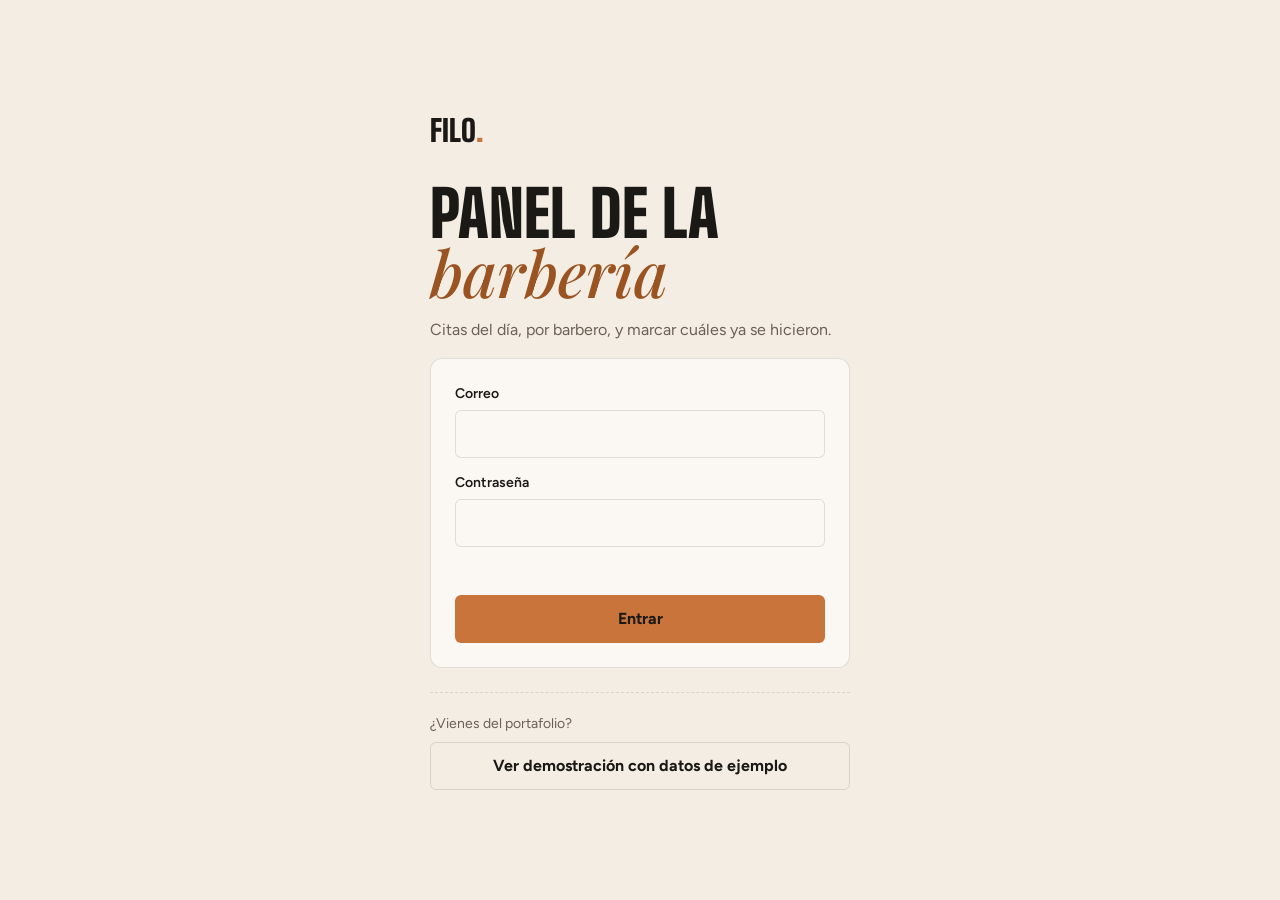
==== panel.html @ b96ac8bb "FILO: barbería de muestra con reservas reales Portada con video, carta en $ y Bs, antes y después, e" ====
<!doctype html>
<html lang="es">
<head>
  <meta charset="utf-8" />
  <meta name="viewport" content="width=device-width, initial-scale=1" />
  <title>Panel · FILO Barbería</title>
  <meta name="robots" content="noindex" />
  <link rel="icon" href="img/logo.svg" />
  <link rel="preconnect" href="https://fonts.googleapis.com" />
  <link rel="preconnect" href="https://fonts.gstatic.com" crossorigin />
  <link href="https://fonts.googleapis.com/css2?family=Big+Shoulders+Display:wght@700;900&family=Figtree:wght@400;500;600;700&family=Playfair+Display:ital,wght@1,500&display=swap" rel="stylesheet" />
  <link rel="stylesheet" href="css/panel.css" />
</head>
<body>
  <main class="panel">
    <!-- Entrada -->
    <section class="entrar" data-entrar>
      <a class="logo" href="index.html">FILO<span>.</span></a>
      <h1 class="entrar__titulo">Panel de la <em>barbería</em></h1>
      <p class="entrar__texto">Citas del día, por barbero, y marcar cuáles ya se hicieron.</p>
      <form class="entrar__form" data-login novalidate>
        <label class="campo"><span>Correo</span><input name="correo" type="email" autocomplete="username" required /></label>
        <label class="campo"><span>Contraseña</span><input name="clave" type="password" autocomplete="current-password" minlength="6" required /></label>
        <p class="aviso" data-login-aviso role="alert"></p>
        <button class="boton boton--cobre" type="submit">Entrar</button>
      </form>
      <div class="entrar__demo">
        <p>¿Vienes del portafolio?</p>
        <button class="boton boton--borde" type="button" data-demo>Ver demostración con datos de ejemplo</button>
      </div>
    </section>

    <!-- Tablero -->
    <section class="tablero" data-tablero hidden>
      <header class="tablero__cabeza">
        <a class="logo" href="index.html">FILO<span>.</span></a>
        <p class="tablero__modo" data-modo></p>
        <button class="boton boton--borde boton--chico" type="button" data-salir>Salir</button>
      </header>

      <div class="saludo">
        <p class="etiqueta" data-fecha-hoy></p>
        <h1 class="saludo__titulo" data-saludo>Buenas</h1>
      </div>

      <div class="cifras">
        <article class="cifra"><p class="cifra__numero" data-cifra="total">0</p><p class="cifra__texto">citas en el día</p></article>
        <article class="cifra"><p class="cifra__numero" data-cifra="pendientes">0</p><p class="cifra__texto">por atender</p></article>
        <article class="cifra"><p class="cifra__numero" data-cifra="hechas">0</p><p class="cifra__texto">ya atendidas</p></article>
        <article class="cifra cifra--cobre"><p class="cifra__numero" data-cifra="ingreso">$0</p><p class="cifra__texto">estimado del día</p></article>
      </div>

      <div class="controles">
        <label class="selector"><span>Día</span><input type="date" data-filtro-dia /></label>
        <div class="barberos-filtro" role="group" aria-label="Filtrar por barbero" data-filtro-barbero></div>
      </div>

      <p class="estado" data-estado aria-live="polite"></p>
      <ol class="agenda" data-agenda></ol>
    </section>
  </main>
  <script type="module" src="js/panel.js"></script>
</body>
</html>
---- css/panel.css ----
/* Panel del dueño: claro, crema y cobre (los paneles nunca van en negro por defecto). */
:root {
  --fondo: #f3ede3;
  --tarjeta: #fbf8f3;
  --tinta: #1b1916;
  --gris: #6a6157;
  --linea: rgba(27, 25, 22, 0.12);
  --cobre: #c8743a;
  --cobre-oscuro: #9a5422;
  --verde: #2f7a49;
  --rojo: #a3300a;
  --titular: 'Big Shoulders Display', 'Arial Narrow', sans-serif;
  --letra: 'Figtree', system-ui, sans-serif;
  --serif: 'Playfair Display', Georgia, serif;
  --margen: clamp(16px, 4vw, 48px);
}
*, *::before, *::after { box-sizing: border-box; }
body {
  margin: 0; min-height: 100svh; color: var(--tinta); font-family: var(--letra); line-height: 1.5;
  background: var(--fondo);
}
button, input { font: inherit; color: inherit; }
em { font-family: var(--serif); font-style: italic; font-weight: 500; text-transform: none; color: var(--cobre-oscuro); }
:focus-visible { outline: 2px solid var(--cobre); outline-offset: 3px; }
[hidden] { display: none !important; }

.logo { font-family: var(--titular); font-size: 30px; font-weight: 900; text-decoration: none; color: inherit; }
.logo span { color: var(--cobre); }
.etiqueta { margin: 0; font-size: 12px; font-weight: 700; letter-spacing: 0.14em; text-transform: uppercase; color: var(--gris); }
.boton { display: inline-flex; align-items: center; justify-content: center; min-height: 48px; padding: 0 22px; border: 1px solid transparent; border-radius: 6px; font-weight: 700; cursor: pointer; transition: background 0.2s, border-color 0.2s; }
.boton--cobre { background: var(--cobre); color: var(--tinta); }
.boton--cobre:hover { background: #d9844a; }
.boton--borde { border-color: var(--linea); background: transparent; }
.boton--borde:hover { border-color: var(--tinta); }
.boton--chico { min-height: 44px; padding: 0 14px; font-size: 14px; }
.boton[disabled] { opacity: 0.5; cursor: not-allowed; }
.campo { display: grid; gap: 6px; font-size: 14px; font-weight: 600; }
.campo input, .selector input { min-height: 48px; padding: 0 14px; border: 1px solid var(--linea); border-radius: 6px; background: var(--tarjeta); font-size: 16px; }
.aviso { min-height: 1.4em; margin: 0; color: var(--rojo); font-size: 14px; font-weight: 600; }

/* ---- Entrada ---- */
.entrar { display: grid; gap: 16px; width: min(420px, calc(100% - 32px)); margin: 0 auto; padding: 12svh 0 48px; }
.entrar__titulo { margin: 16px 0 0; font-family: var(--titular); font-size: 64px; font-weight: 900; line-height: 0.9; text-transform: uppercase; }
.entrar__texto { margin: 0; color: var(--gris); }
.entrar__form { display: grid; gap: 14px; padding: 24px; border: 1px solid var(--linea); border-radius: 12px; background: var(--tarjeta); }
.entrar__demo { display: grid; gap: 8px; margin-top: 8px; padding-top: 20px; border-top: 1px dashed var(--linea); }
.entrar__demo p { margin: 0; color: var(--gris); font-size: 14px; }

/* ---- Tablero ---- */
.tablero { padding: 16px var(--margen) 48px; }
.tablero__cabeza { display: flex; align-items: center; gap: 16px; padding-bottom: 16px; border-bottom: 1px solid var(--linea); }
.tablero__modo { margin: 0 auto 0 0; padding: 4px 10px; border-radius: 4px; background: #ead9c3; font-size: 13px; font-weight: 600; }
.saludo { margin: 28px 0 20px; }
.saludo__titulo { margin: 4px 0 0; font-family: var(--titular); font-size: clamp(44px, 6vw, 72px); font-weight: 900; line-height: 0.95; text-transform: uppercase; }
.cifras { display: grid; grid-template-columns: repeat(4, 1fr); gap: 12px; }
.cifra { padding: 18px 20px; border: 1px solid var(--linea); border-radius: 10px; background: var(--tarjeta); }
.cifra__numero { margin: 0; font-family: var(--titular); font-size: 48px; font-weight: 900; line-height: 1; }
.cifra__texto { margin: 4px 0 0; color: var(--gris); font-size: 14px; }
/* la única tarjeta con vidrio: la del dinero */
.cifra--cobre { border-color: rgba(200, 116, 58, 0.4); background: linear-gradient(135deg, rgba(200, 116, 58, 0.22), rgba(251, 248, 243, 0.6)); backdrop-filter: blur(8px); }
.controles { display: flex; align-items: flex-end; justify-content: space-between; gap: 16px; flex-wrap: wrap; margin: 28px 0 12px; }
.selector { display: grid; gap: 6px; font-size: 13px; font-weight: 700; }
.barberos-filtro { display: flex; gap: 6px; flex-wrap: wrap; }
.filtro { min-height: 44px; padding: 0 16px; border: 1px solid var(--linea); border-radius: 6px; background: transparent; font-weight: 600; cursor: pointer; }
.filtro[aria-pressed='true'] { border-color: var(--tinta); background: var(--tinta); color: var(--fondo); }
.estado { min-height: 1.5em; margin: 8px 0; color: var(--gris); }
.agenda { display: grid; gap: 8px; margin: 0; padding: 0; list-style: none; }
.cita {
  display: grid; grid-template-columns: 96px 1fr auto 110px auto; align-items: center; gap: 16px;
  padding: 14px 18px; border: 1px solid var(--linea); border-left: 4px solid var(--cobre); border-radius: 8px; background: var(--tarjeta);
}
.cita--hecha { border-left-color: var(--verde); background: #f4f1ea; }
.cita--cancelada { border-left-color: var(--gris); background: #efe9df; }
.cita--cancelada .cita__hora, .cita--cancelada .cita__nombre { color: var(--gris); }
.cita--cancelada .cita__nombre { text-decoration: line-through; }
.cita p { margin: 0; }
.cita__hora { font-family: var(--titular); font-size: 26px; font-weight: 900; }
.cita__nombre { font-weight: 700; }
.cita__detalle { color: var(--gris); font-size: 14px; }
.cita__telefono { font-weight: 600; color: inherit; font-variant-numeric: tabular-nums; }
.cita__estado { font-size: 13px; font-weight: 700; }
.cita--pendiente .cita__estado { color: var(--cobre-oscuro); }
.cita--hecha .cita__estado { color: var(--verde); }
.cita__acciones { display: flex; gap: 6px; justify-content: flex-end; }

@media (max-width: 860px) {
  .cifras { grid-template-columns: 1fr 1fr; }
  .cita { grid-template-columns: 70px 1fr; gap: 6px 14px; }
  .cita__telefono, .cita__estado, .cita__acciones { grid-column: 2; }
  .cita__acciones { justify-content: flex-start; }
}
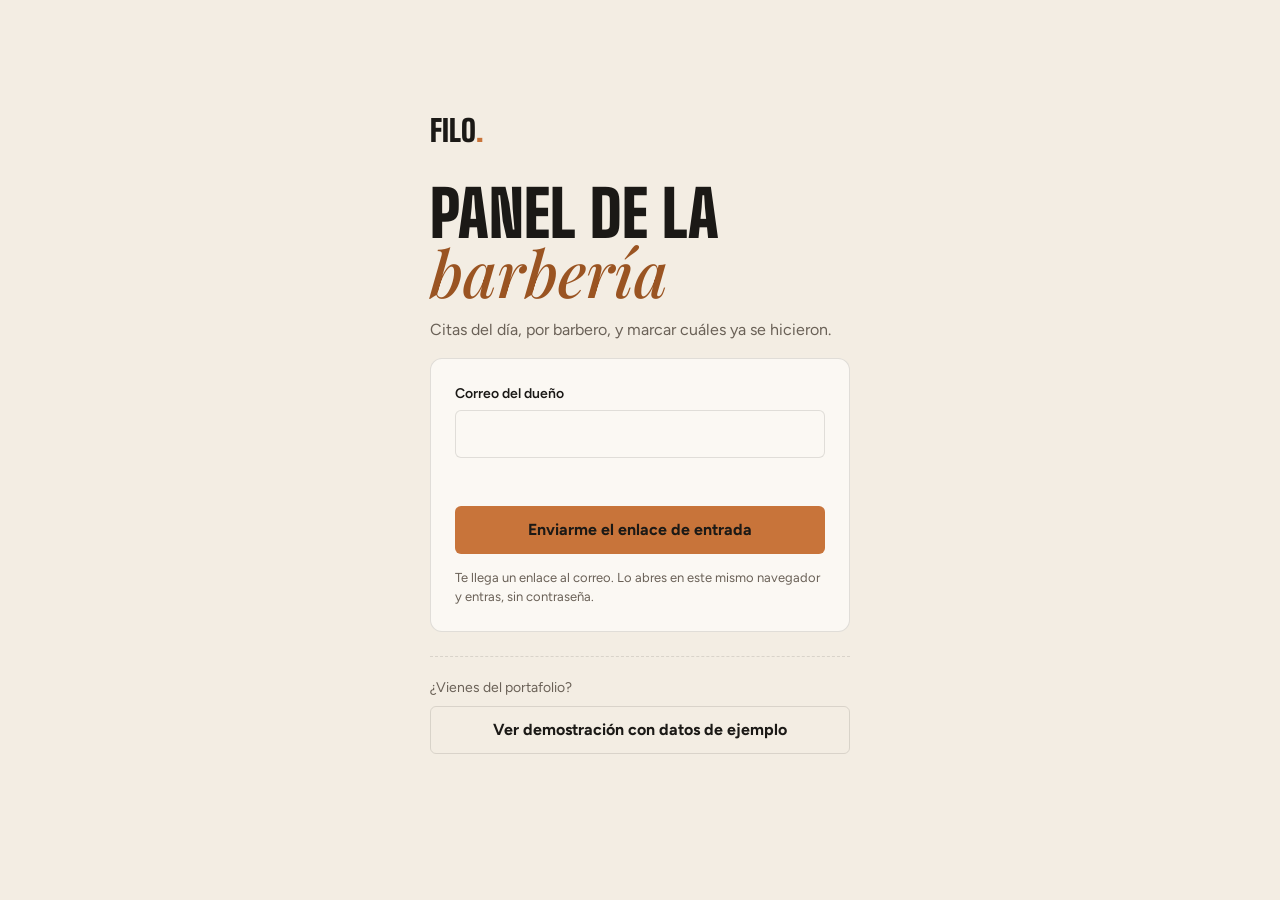
==== commit 7ecab45c: "Panel: entrada sin contraseña con enlace por correo Co-Authored-By: Claude Opus 5.5 <noreply@anthrop" ====
--- a/panel.html
+++ b/panel.html
@@ -19,10 +19,10 @@
       <h1 class="entrar__titulo">Panel de la <em>barbería</em></h1>
       <p class="entrar__texto">Citas del día, por barbero, y marcar cuáles ya se hicieron.</p>
       <form class="entrar__form" data-login novalidate>
-        <label class="campo"><span>Correo</span><input name="correo" type="email" autocomplete="username" required /></label>
-        <label class="campo"><span>Contraseña</span><input name="clave" type="password" autocomplete="current-password" minlength="6" required /></label>
+        <label class="campo"><span>Correo del dueño</span><input name="correo" type="email" autocomplete="email" required /></label>
         <p class="aviso" data-login-aviso role="alert"></p>
-        <button class="boton boton--cobre" type="submit">Entrar</button>
+        <button class="boton boton--cobre" type="submit">Enviarme el enlace de entrada</button>
+        <p class="entrar__nota">Te llega un enlace al correo. Lo abres en este mismo navegador y entras, sin contraseña.</p>
       </form>
       <div class="entrar__demo">
         <p>¿Vienes del portafolio?</p>
--- a/css/panel.css
+++ b/css/panel.css
@@ -89,3 +89,5 @@
   .cita__telefono, .cita__estado, .cita__acciones { grid-column: 2; }
   .cita__acciones { justify-content: flex-start; }
 }
+.entrar__nota { margin: 0; color: var(--gris); font-size: 13px; }
+.aviso.bien { color: var(--verde); }
